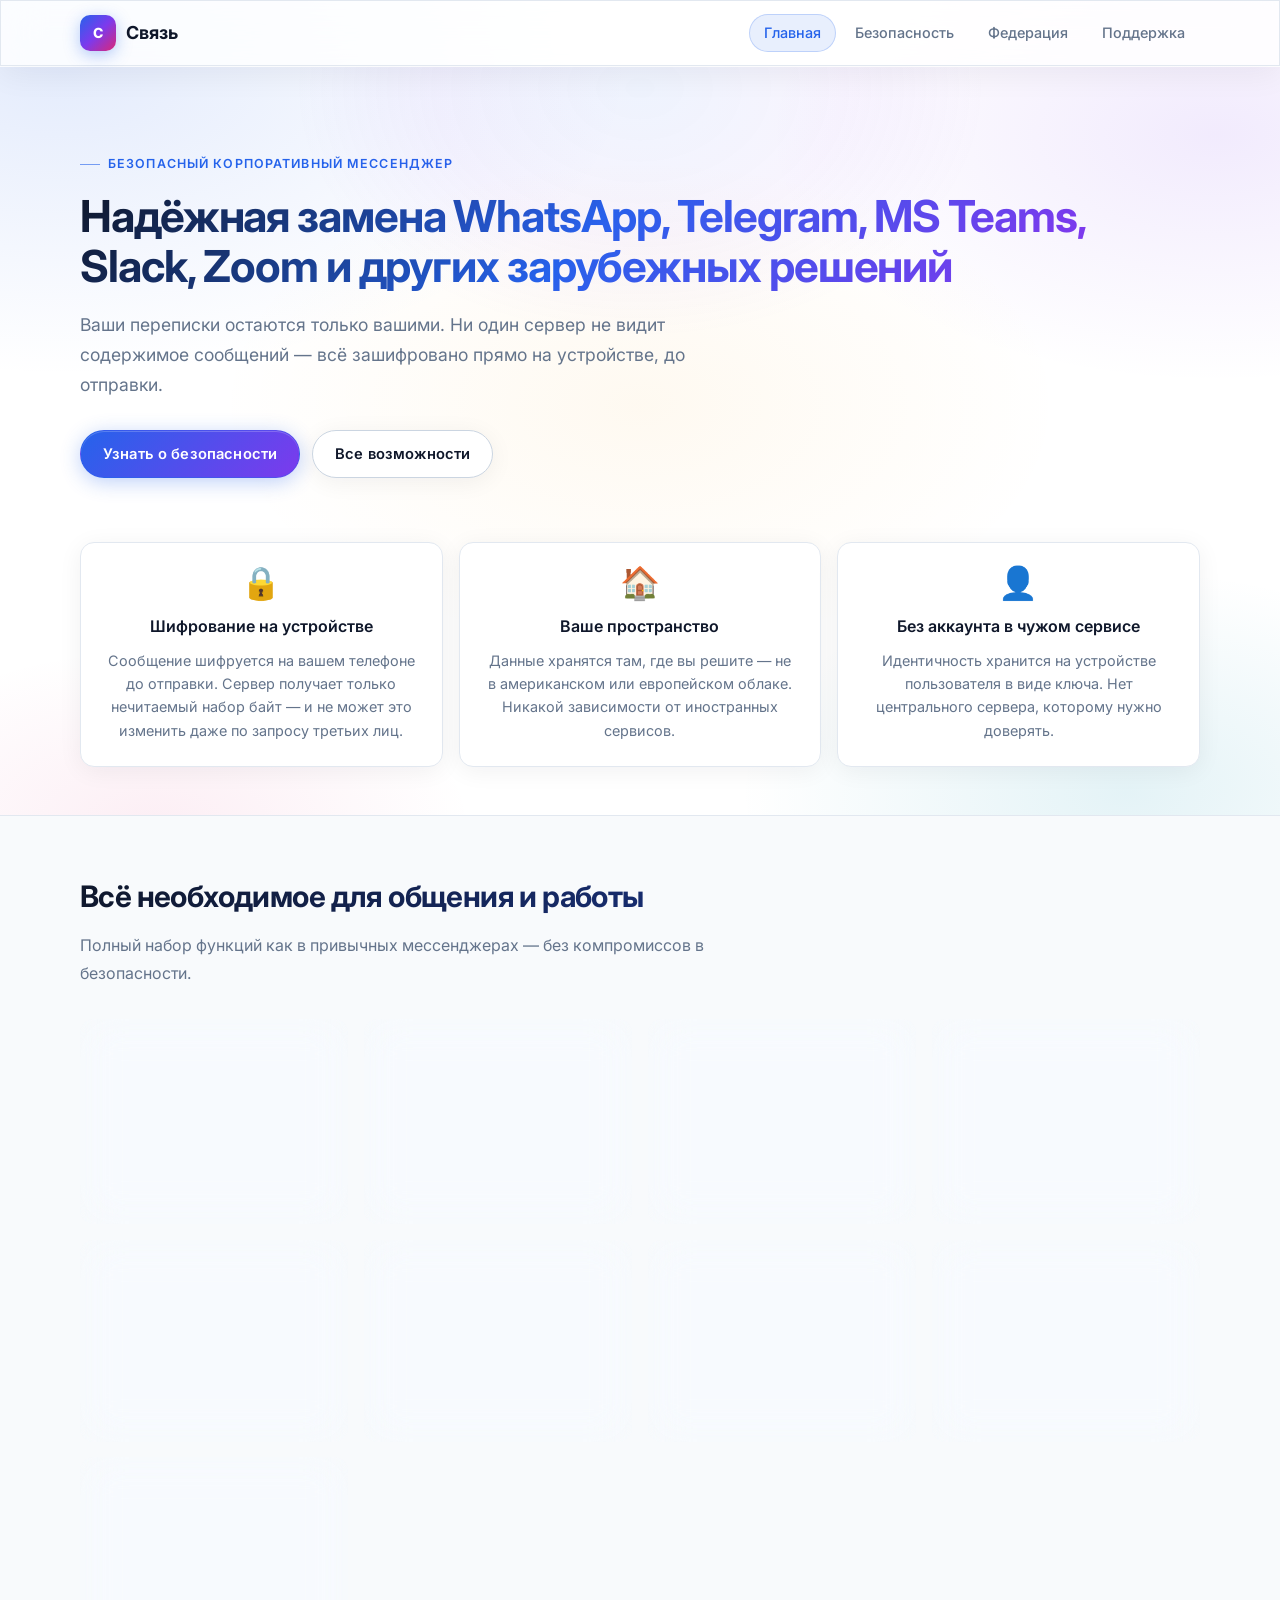
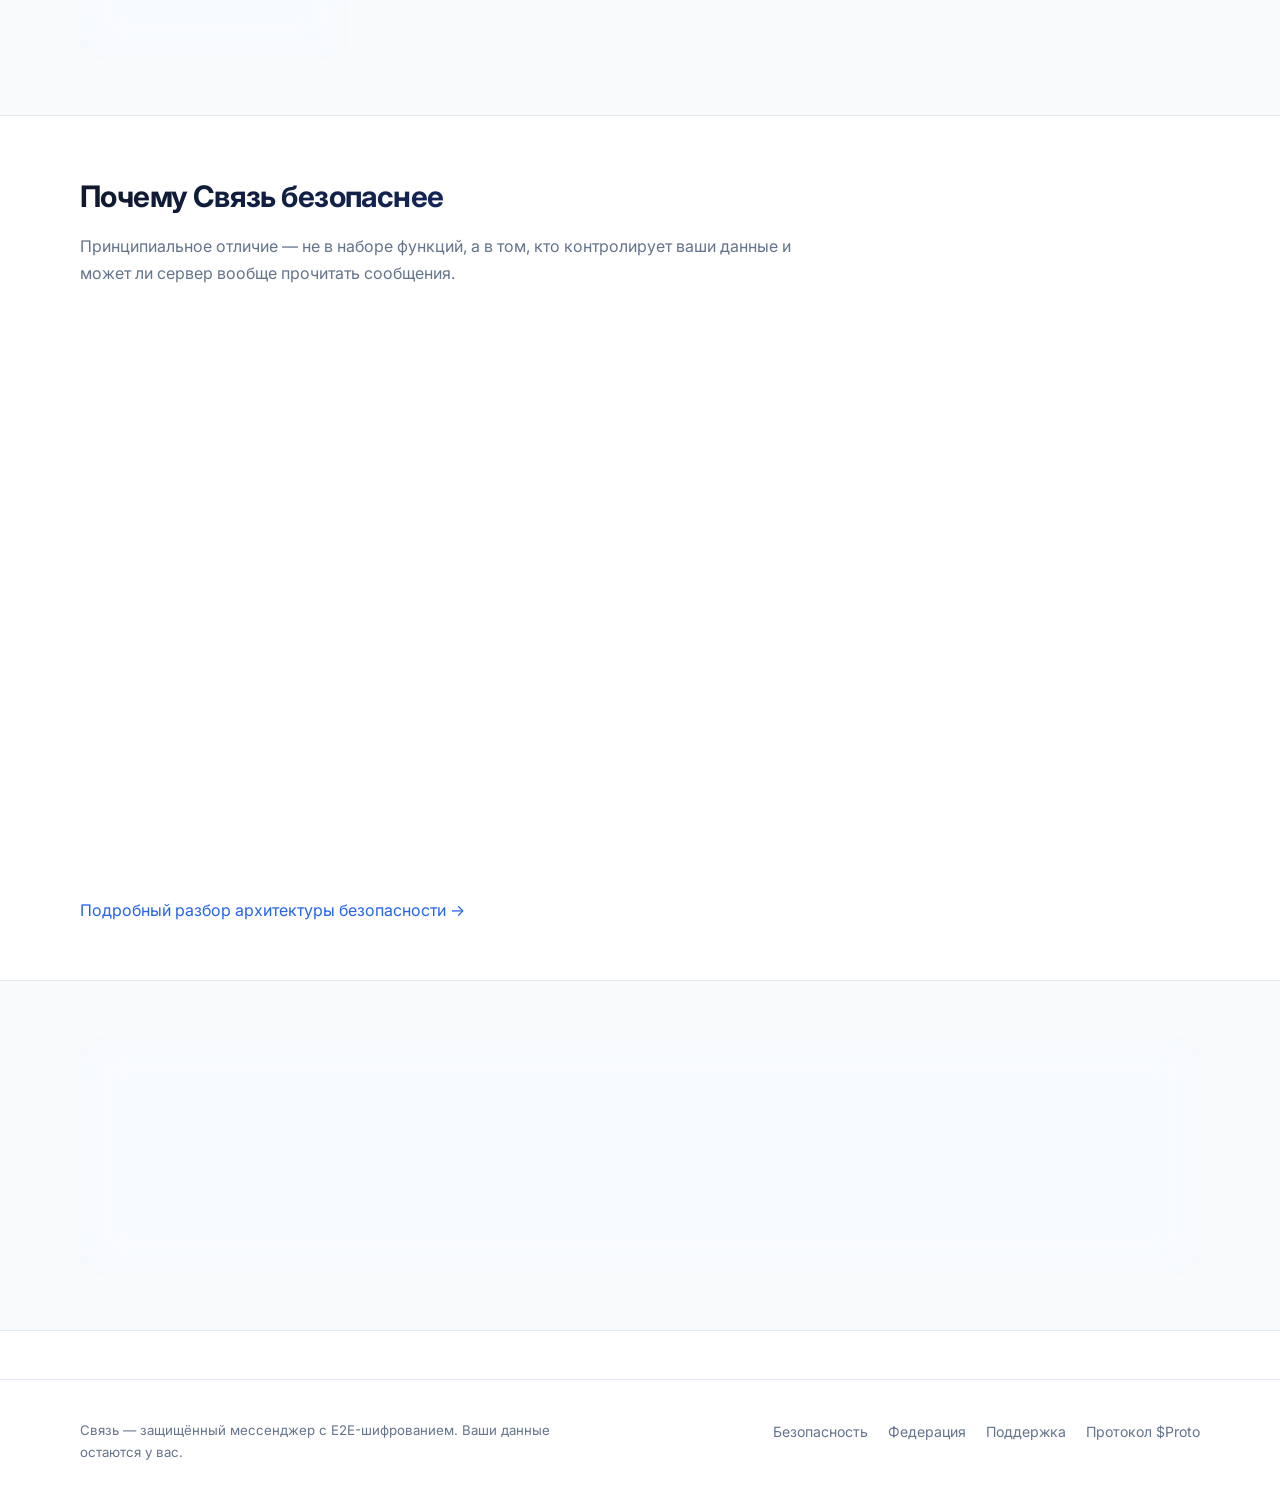
==== site/index.html @ 1b4e2ef4 "Initial commit: project setup with static site and documentation Made-with: Cursor" ====
<!DOCTYPE html>
<html lang="ru">
<head>
  <meta charset="utf-8" />
  <meta name="viewport" content="width=device-width, initial-scale=1" />
  <title>Связь — надёжная замена WhatsApp, Telegram и Slack</title>
  <meta name="description" content="Связь — защищённый мессенджер с E2E-шифрованием. Ваши данные не покидают ваши серверы. Замена WhatsApp, Telegram, MS Teams, Slack, Zoom." />
  <link rel="preconnect" href="https://fonts.googleapis.com" />
  <link rel="preconnect" href="https://fonts.gstatic.com" crossorigin />
  <link href="https://fonts.googleapis.com/css2?family=Inter:wght@400;500;600;700&display=swap" rel="stylesheet" />
  <link rel="stylesheet" href="css/styles.css" />
  <script src="js/site.js" defer></script>
</head>
<body>
  <header class="site-header">
    <div class="container inner">
      <a class="logo" href="index.html">
        <span class="logo-mark">С</span>
        Связь
      </a>
      <nav class="nav" aria-label="Основное меню">
        <a href="index.html" aria-current="page">Главная</a>
        <a href="security.html">Безопасность</a>
        <a href="federation.html">Федерация</a>
        <a href="support.html">Поддержка</a>
      </nav>
    </div>
  </header>

  <main>
    <section class="hero">
      <div class="container">
        <p class="hero-kicker">Безопасный корпоративный мессенджер</p>
        <h1>Надёжная замена WhatsApp, Telegram, MS&nbsp;Teams, Slack, Zoom и других зарубежных решений</h1>
        <p class="hero-lead">
          Ваши переписки остаются только вашими. Ни один сервер не видит содержимое сообщений — всё зашифровано прямо на устройстве, до отправки.
        </p>
        <div class="hero-actions">
          <a class="btn btn-primary" href="security.html">Узнать о безопасности</a>
          <a class="btn btn-ghost" href="#features">Все возможности</a>
        </div>
      </div>
    </section>

    <section class="pillars section-no-reveal">
      <div class="container">
        <div class="grid-3">
          <article class="card card--pillar" data-ai="scale-in" data-ai-delay="0">
            <div class="pillar-icon">🔒</div>
            <h3>Шифрование на устройстве</h3>
            <p>Сообщение шифруется на вашем телефоне до отправки. Сервер получает только нечитаемый набор байт — и не может это изменить даже по запросу третьих лиц.</p>
          </article>
          <article class="card card--pillar" data-ai="scale-in" data-ai-delay="0.12">
            <div class="pillar-icon">🏠</div>
            <h3>Ваше пространство</h3>
            <p>Данные хранятся там, где вы решите — не в американском или европейском облаке. Никакой зависимости от иностранных сервисов.</p>
          </article>
          <article class="card card--pillar" data-ai="scale-in" data-ai-delay="0.24">
            <div class="pillar-icon">👤</div>
            <h3>Без аккаунта в чужом сервисе</h3>
            <p>Идентичность хранится на устройстве пользователя в виде ключа. Нет центрального сервера, которому нужно доверять.</p>
          </article>
        </div>
      </div>
    </section>

    <section id="features" class="alt section-no-reveal">
      <div class="container">
        <h2 data-ai="fade-up" data-ai-delay="0">Всё необходимое для общения и работы</h2>
        <p class="section-lead" data-ai="fade-up" data-ai-delay="0.06">Полный набор функций как в привычных мессенджерах — без компромиссов в безопасности.</p>
        <div class="grid-3">
          <article class="card" data-ai="fade-up" data-ai-delay="0.04">
            <h3>💬 Чаты и группы</h3>
            <p>Личные и групповые чаты, реакции, ответы на сообщения, пересылка, удаление. Всё как в привычных мессенджерах.</p>
          </article>
          <article class="card" data-ai="fade-up" data-ai-delay="0.1">
            <h3>📞 Голосовые звонки</h3>
            <p>Звонки напрямую между устройствами — аудио не проходит через чужой сервер.</p>
          </article>
          <article class="card" data-ai="fade-up" data-ai-delay="0.16">
            <h3>📎 Файлы до 1 ГБ</h3>
            <p>Документы, фотографии, видео и голосовые сообщения — с прогрессом загрузки.</p>
          </article>
          <article class="card" data-ai="fade-up" data-ai-delay="0.22">
            <h3>🔐 Блокировка и биометрия</h3>
            <p>Приложение защищено паролем и Face ID / Touch ID. История чатов зашифрована прямо на диске телефона.</p>
          </article>
          <article class="card" data-ai="fade-up" data-ai-delay="0.28">
            <h3>🔔 Push-уведомления</h3>
            <p>Мгновенные уведомления о сообщениях и входящих звонках — работают в фоне на iOS и Android.</p>
          </article>
          <article class="card" data-ai="fade-up" data-ai-delay="0.34">
            <h3>🔍 Поиск контактов</h3>
            <p>Найти коллегу по номеру телефона — без передачи номеров на сервер в открытом виде.</p>
          </article>
          <article class="card" data-ai="fade-up" data-ai-delay="0.4">
            <h3>🌐 Своя сеть или общая</h3>
            <p>Работайте в публичной сети или поднимите собственное пространство за 5 минут — с подключением к общей федерации. <a href="federation.html">Подробнее →</a></p>
          </article>
          <article class="card" data-ai="fade-up" data-ai-delay="0.46">
            <h3>📵 Нет зависимости от Meta и Telegram</h3>
            <p>Российская разработка без зарубежных владельцев и иностранных юрисдикций.</p>
          </article>
          <article class="card" data-ai="fade-up" data-ai-delay="0.52">
            <h3>📋 Открытый протокол</h3>
            <p>Протокол $Proto задокументирован: безопасность можно проверить независимо, не доверяя нам на слово.</p>
          </article>
        </div>
      </div>
    </section>

    <section class="section-no-reveal">
      <div class="container">
        <h2 data-ai="fade-up" data-ai-delay="0">Почему Связь безопаснее</h2>
        <p class="section-lead" data-ai="fade-up" data-ai-delay="0.07">Принципиальное отличие — не в наборе функций, а в том, кто контролирует ваши данные и может ли сервер вообще прочитать сообщения.</p>
        <div class="table-wrap" data-ai="blur-in" data-ai-delay="0.12">
          <table class="compare">
            <thead>
              <tr>
                <th></th>
                <th class="col-proto">Связь</th>
                <th>WhatsApp</th>
                <th>Signal</th>
                <th>Telegram</th>
              </tr>
            </thead>
            <tbody>
              <tr>
                <td>E2E шифрование</td>
                <td class="col-proto">Всегда, для всех чатов</td>
                <td>Да</td>
                <td>Да</td>
                <td>Только «Секретные чаты»; обычные — сервер видит текст</td>
              </tr>
              <tr>
                <td>Сервер видит ваши сообщения</td>
                <td class="col-proto">Нет — технически невозможно</td>
                <td>Нет, но Meta собирает метаданные (кому, когда, как часто)</td>
                <td>Нет</td>
                <td>Видит обычные чаты в открытом виде</td>
              </tr>
              <tr>
                <td>Кому принадлежат серверы</td>
                <td class="col-proto">Вам — данные остаются в вашем периметре</td>
                <td>Meta / Facebook (США)</td>
                <td>Signal Foundation (США)</td>
                <td>Telegram (ОАЭ / международная юрисдикция)</td>
              </tr>
              <tr>
                <td>Требуется аккаунт</td>
                <td class="col-proto">Нет — идентичность на устройстве</td>
                <td>Номер телефона</td>
                <td>Номер телефона</td>
                <td>Номер телефона</td>
              </tr>
              <tr>
                <td>Прямые звонки</td>
                <td class="col-proto">Да — аудио напрямую между устройствами</td>
                <td>Через серверы Meta</td>
                <td>Через серверы Signal</td>
                <td>Через серверы Telegram</td>
              </tr>
              <tr>
                <td>Данные остаются у вас</td>
                <td class="col-proto">Да</td>
                <td>Нет</td>
                <td>Нет</td>
                <td>Нет</td>
              </tr>
              <tr>
                <td>Зависимость от иностранного ПО</td>
                <td class="col-proto">Нет</td>
                <td>Полная</td>
                <td>Полная</td>
                <td>Полная</td>
              </tr>
            </tbody>
          </table>
        </div>
        <p style="margin-top: 16px;" data-ai="fade-up" data-ai-delay="0.2">
          <a href="security.html">Подробный разбор архитектуры безопасности →</a>
        </p>
      </div>
    </section>

    <section class="alt section-no-reveal">
      <div class="container cta-strip" data-ai="scale-in" data-ai-delay="0.06">
        <h2>Есть вопросы?</h2>
        <p>Наш ассистент ответит на любой вопрос о продукте, безопасности и внедрении.</p>
        <a class="btn btn-primary" href="support.html">Поддержка</a>
      </div>
    </section>
  </main>

  <footer class="site-footer">
    <div class="container inner">
      <p class="footer-copy">
        Связь — защищённый мессенджер с E2E-шифрованием. Ваши данные остаются у вас.
      </p>
      <div class="footer-links">
        <a href="security.html">Безопасность</a>
        <a href="federation.html">Федерация</a>
        <a href="support.html">Поддержка</a>
        <a href="../PROTOCOL_ru.md">Протокол $Proto</a>
      </div>
    </div>
  </footer>
</body>
</html>
---- site/css/styles.css ----
/* ============================================================
   Связь — светлая тема, яркие акценты
   ============================================================ */

@import url('https://fonts.googleapis.com/css2?family=Inter:wght@400;500;600;700&display=swap');

/* ── Tokens ─────────────────────────────────────────────────── */
:root {
  --bg:             #ffffff;
  --bg-soft:        #f8fafc;
  --bg-alt:         #f1f5f9;

  --glass-bg:       #ffffff;
  --glass-bg-2:     #f8fafc;
  --glass-border:   #e2e8f0;
  --glass-border-2: #cbd5e1;
  --glass-shine:    rgba(255, 255, 255, 0.9);
  --glass-blur:     blur(20px) saturate(180%);

  --text:           #0f172a;
  --text-muted:     #64748b;
  --text-dim:       rgba(15, 23, 42, 0.35);

  --accent:         #2563eb;
  --accent-2:       #7c3aed;
  --accent-cyan:    #0891b2;
  --accent-pink:    #db2777;
  --accent-hover:   #1d4ed8;
  --accent-glow:    rgba(37, 99, 235, 0.25);
  --accent-dim:     rgba(37, 99, 235, 0.1);

  --radius:         14px;
  --radius-sm:      10px;
  --font:           "Inter", system-ui, -apple-system, "Segoe UI", sans-serif;
  --max:            1120px;

  --shadow-card:    0 4px 24px rgba(15, 23, 42, 0.06);
  --shadow-hover:   0 12px 40px rgba(15, 23, 42, 0.12);
  --shadow-glass:     0 8px 32px rgba(15, 23, 42, 0.08);
}

/* ── Reset ───────────────────────────────────────────────────── */
*, *::before, *::after { box-sizing: border-box; margin: 0; padding: 0; }
html { scroll-behavior: smooth; }

/* ── Base ────────────────────────────────────────────────────── */
body {
  font-family: var(--font);
  font-size: 16px;
  line-height: 1.65;
  color: var(--text);
  background: var(--bg);
  min-height: 100vh;
  -webkit-font-smoothing: antialiased;
  color-scheme: light;
}

/* Яркие пятна на белом */
body::before {
  content: "";
  position: fixed;
  inset: 0;
  z-index: -2;
  background:
    radial-gradient(ellipse 85% 65% at 5% 8%,   rgba(37, 99, 235, 0.12) 0%, transparent 52%),
    radial-gradient(ellipse 70% 55% at 95% 15%,  rgba(124, 58, 237, 0.1) 0%, transparent 50%),
    radial-gradient(ellipse 55% 45% at 88% 88%,  rgba(8, 145, 178, 0.11) 0%, transparent 55%),
    radial-gradient(ellipse 50% 40% at 12% 92%,  rgba(219, 39, 119, 0.08) 0%, transparent 50%),
    radial-gradient(ellipse 60% 50% at 50% 45%,  rgba(245, 158, 11, 0.06) 0%, transparent 55%),
    var(--bg);
  pointer-events: none;
  animation: meshPulse 20s ease-in-out infinite alternate;
}

@keyframes meshPulse {
  0%   { opacity: 1; }
  50%  { opacity: 0.92; }
  100% { opacity: 1; }
}

/* ── Utilities ───────────────────────────────────────────────── */
a { color: var(--accent); text-decoration: none; transition: color 0.15s; }
a:hover { color: var(--accent-hover); }

.container {
  width: min(100% - 40px, var(--max));
  margin-inline: auto;
}

.visually-hidden {
  position: absolute; width: 1px; height: 1px; padding: 0;
  margin: -1px; overflow: hidden; clip: rect(0,0,0,0); white-space: nowrap; border: 0;
}

/* ── Glass mixin ─────────────────────────────────────────────── */
.glass,
.card,
.site-header,
.chat-wrap,
.chat-header,
.chat-form,
.support-contact-card,
.support-toc,
.network-card,
.fed-node,
.setup-steps,
.setup-step,
.fed-analogy-col,
.table-wrap,
.faq-section--cta,
.pre-block,
.cta-strip {
  background: var(--glass-bg);
  backdrop-filter: var(--glass-blur);
  -webkit-backdrop-filter: var(--glass-blur);
  border: 1px solid var(--glass-border);
  box-shadow: var(--shadow-card);
}

/* ── Header ──────────────────────────────────────────────────── */
.site-header {
  position: sticky;
  top: 0;
  z-index: 50;
  background: rgba(255, 255, 255, 0.82) !important;
  border-bottom: 1px solid var(--glass-border) !important;
  border-radius: 0;
  box-shadow: 0 1px 0 rgba(255,255,255,0.8), 0 8px 32px rgba(15, 23, 42, 0.06) !important;
  transition: box-shadow 0.45s cubic-bezier(0.16, 1, 0.3, 1), border-color 0.35s ease, background 0.35s ease;
}

.site-header.is-scrolled {
  background: rgba(255, 255, 255, 0.94) !important;
  border-bottom-color: rgba(37, 99, 235, 0.08) !important;
  box-shadow: 0 1px 0 rgba(255,255,255,0.95), 0 12px 40px rgba(15, 23, 42, 0.08) !important;
}

.site-header .inner {
  display: flex;
  align-items: center;
  justify-content: space-between;
  min-height: 64px;
  gap: 24px;
}

.logo {
  display: flex;
  align-items: center;
  gap: 10px;
  font-weight: 700;
  font-size: 1.12rem;
  color: var(--text);
  transition: transform 0.35s cubic-bezier(0.16, 1, 0.3, 1);
}
.logo:hover { color: var(--text); transform: translateY(-1px); }

.logo-mark {
  width: 36px;
  height: 36px;
  border-radius: 10px;
  background: linear-gradient(135deg, #2563eb, #7c3aed, #db2777);
  box-shadow: 0 4px 16px rgba(37, 99, 235, 0.35);
  display: grid;
  place-items: center;
  font-size: 14px;
  font-weight: 800;
  color: #fff;
  transition: transform 0.4s cubic-bezier(0.16, 1, 0.3, 1), box-shadow 0.4s ease;
}
.logo:hover .logo-mark {
  transform: scale(1.04) rotate(-2deg);
  box-shadow: 0 6px 22px rgba(37, 99, 235, 0.45);
}

.nav {
  display: flex;
  flex-wrap: wrap;
  align-items: center;
  gap: 4px;
}

.nav a {
  color: var(--text-muted);
  font-size: 0.9rem;
  font-weight: 500;
  padding: 6px 14px;
  border-radius: 999px;
  border: 1px solid transparent;
  transition:
    color 0.25s ease,
    background 0.25s ease,
    border-color 0.25s ease,
    transform 0.3s cubic-bezier(0.16, 1, 0.3, 1);
}
.nav a:hover {
  color: var(--text);
  background: var(--glass-bg);
  border-color: var(--glass-border);
  transform: translateY(-1px);
}
.nav a[aria-current="page"] {
  color: var(--accent);
  background: var(--accent-dim);
  border-color: rgba(37, 99, 235, 0.22);
}

/* ── Buttons ─────────────────────────────────────────────────── */
.btn {
  display: inline-flex;
  align-items: center;
  justify-content: center;
  padding: 11px 22px;
  border-radius: 999px;
  font-weight: 600;
  font-size: 0.92rem;
  border: 1px solid transparent;
  cursor: pointer;
  transition: transform 0.35s cubic-bezier(0.16, 1, 0.3, 1), box-shadow 0.35s ease, background 0.25s ease, border-color 0.25s ease, color 0.2s ease;
  letter-spacing: 0.01em;
}

.btn-primary {
  background: linear-gradient(135deg, #2563eb, #7c3aed);
  color: #fff;
  border-color: rgba(37, 99, 235, 0.35);
  box-shadow: 0 4px 20px rgba(37, 99, 235, 0.3), inset 0 1px 0 rgba(255,255,255,0.2);
}
.btn-primary:hover {
  background: linear-gradient(135deg, #1d4ed8, #6d28d9);
  color: #fff;
  box-shadow: 0 8px 28px rgba(37, 99, 235, 0.4), inset 0 1px 0 rgba(255,255,255,0.2);
  transform: translateY(-1px);
}

.btn-ghost {
  background: #fff;
  backdrop-filter: var(--glass-blur);
  color: var(--text);
  border-color: var(--glass-border-2);
  box-shadow: var(--shadow-card);
}
.btn-ghost:hover {
  background: var(--bg-soft);
  color: var(--accent);
  border-color: rgba(37, 99, 235, 0.35);
  transform: translateY(-1px);
}

/* ── Hero ────────────────────────────────────────────────────── */
.hero {
  padding: 80px 0 64px;
  position: relative;
  overflow: hidden;
}

.hero::after {
  content: "";
  position: absolute;
  top: -50%;
  left: 50%;
  transform: translateX(-50%);
  width: 720px;
  height: 520px;
  background: radial-gradient(ellipse at 50% 50%, rgba(37, 99, 235, 0.08) 0%, rgba(124, 58, 237, 0.05) 40%, transparent 68%);
  pointer-events: none;
}

.hero h1 {
  font-size: clamp(1.9rem, 4vw, 2.75rem);
  font-weight: 700;
  line-height: 1.15;
  margin: 0 0 18px;
  letter-spacing: -0.025em;
  background: linear-gradient(135deg, #0f172a 0%, #2563eb 45%, #7c3aed 85%);
  -webkit-background-clip: text;
  -webkit-text-fill-color: transparent;
  background-clip: text;
}

.hero-kicker {
  font-size: 0.78rem;
  font-weight: 600;
  text-transform: uppercase;
  letter-spacing: 0.09em;
  color: var(--accent);
  margin: 0 0 16px;
  display: inline-flex;
  align-items: center;
  gap: 8px;
}
.hero-kicker::before {
  content: "";
  display: inline-block;
  width: 20px;
  height: 1px;
  background: var(--accent);
  opacity: 0.6;
}

.hero-lead {
  font-size: 1.1rem;
  color: var(--text-muted);
  max-width: 620px;
  margin: 0 0 30px;
  line-height: 1.7;
}

.hero-tags {
  display: flex;
  flex-wrap: wrap;
  gap: 8px;
  margin-bottom: 28px;
}

.tag {
  font-size: 0.78rem;
  padding: 5px 12px;
  border-radius: 999px;
  background: var(--bg-soft);
  border: 1px solid var(--glass-border);
  color: var(--text-muted);
}

.hero-actions {
  display: flex;
  flex-wrap: wrap;
  gap: 12px;
}

/* ── Sections ────────────────────────────────────────────────── */
section { padding: 56px 0; }

section.alt {
  background: var(--bg-soft);
  border-block: 1px solid var(--glass-border);
}

section.pillars { padding: 0 0 48px; }

h2 {
  font-size: clamp(1.45rem, 2.4vw, 1.85rem);
  font-weight: 700;
  letter-spacing: -0.02em;
  margin: 0 0 12px;
  color: var(--text);
  background: linear-gradient(135deg, #0f172a 0%, #1e40af 100%);
  -webkit-background-clip: text;
  -webkit-text-fill-color: transparent;
  background-clip: text;
}

.section-lead {
  color: var(--text-muted);
  max-width: 720px;
  margin: 0 0 32px;
  line-height: 1.7;
}

/* ── Cards ───────────────────────────────────────────────────── */
.grid-3 {
  display: grid;
  grid-template-columns: repeat(auto-fit, minmax(260px, 1fr));
  gap: 16px;
}

.card {
  border-radius: var(--radius);
  padding: 24px;
  transition:
    transform 0.45s cubic-bezier(0.16, 1, 0.3, 1),
    box-shadow 0.45s cubic-bezier(0.16, 1, 0.3, 1),
    border-color 0.3s ease;
}
.card:hover {
  transform: translateY(-4px);
  box-shadow: var(--shadow-hover);
  border-color: rgba(37, 99, 235, 0.12);
}
.card h3 {
  margin: 0 0 10px;
  font-size: 1rem;
  font-weight: 600;
  color: var(--text);
}
.card p {
  margin: 0;
  color: var(--text-muted);
  font-size: 0.9rem;
  line-height: 1.6;
}

.card--pillar { text-align: center; }
.pillar-icon { font-size: 2rem; margin-bottom: 14px; line-height: 1; }

/* ── Table ───────────────────────────────────────────────────── */
.table-wrap {
  overflow-x: auto;
  border-radius: var(--radius);
  margin-top: 24px;
}

table.compare {
  width: 100%;
  border-collapse: collapse;
  font-size: 0.86rem;
}

.compare th,
.compare td {
  padding: 12px 16px;
  text-align: left;
  border-bottom: 1px solid var(--glass-border);
  vertical-align: top;
  min-width: 120px;
}

.compare th {
  color: var(--text-muted);
  font-weight: 600;
  font-size: 0.78rem;
  text-transform: uppercase;
  letter-spacing: 0.04em;
  white-space: nowrap;
  background: var(--bg-alt);
}

.compare tr:last-child td { border-bottom: none; }

.compare td:first-child {
  color: var(--text);
  font-weight: 500;
}

.compare .col-proto {
  color: var(--accent);
}
.compare tr:hover td { background: rgba(37, 99, 235, 0.04); }

/* ── Feature list ────────────────────────────────────────────── */
.feature-list {
  list-style: none;
  padding: 0;
  margin: 0;
}
.feature-list li {
  position: relative;
  padding-left: 20px;
  margin-bottom: 10px;
  color: var(--text-muted);
  font-size: 0.9rem;
  line-height: 1.6;
}
.feature-list li::before {
  content: "";
  position: absolute;
  left: 0;
  top: 0.55em;
  width: 6px;
  height: 6px;
  border-radius: 50%;
  background: var(--accent);
  box-shadow: 0 0 6px var(--accent-glow);
}

/* ── Pre block ───────────────────────────────────────────────── */
.pre-block {
  border-radius: var(--radius);
  padding: 20px 24px;
  overflow-x: auto;
  font-family: ui-monospace, "SF Mono", Menlo, monospace;
  font-size: 0.76rem;
  line-height: 1.55;
  color: #334155;
  background: var(--bg-alt) !important;
  white-space: pre;
  margin: 0;
}

/* ── Forms ───────────────────────────────────────────────────── */
.form { max-width: 480px; }
.form label {
  display: block;
  font-size: 0.82rem;
  font-weight: 500;
  color: var(--text-muted);
  margin-bottom: 6px;
  text-transform: uppercase;
  letter-spacing: 0.04em;
}
.form input,
.form textarea,
.form select {
  width: 100%;
  padding: 12px 16px;
  border-radius: var(--radius-sm);
  border: 1px solid var(--glass-border);
  background: var(--glass-bg);
  backdrop-filter: var(--glass-blur);
  color: var(--text);
  font: inherit;
  font-size: 0.92rem;
  margin-bottom: 14px;
  transition: border-color 0.15s, box-shadow 0.15s;
}
.form input:focus,
.form textarea:focus,
.form select:focus {
  outline: none;
  border-color: rgba(37, 99, 235, 0.45);
  box-shadow: 0 0 0 3px var(--accent-dim);
}
.form textarea { min-height: 120px; resize: vertical; }
.form-note { font-size: 0.78rem; color: var(--text-muted); margin-top: 12px; }
.form--support { max-width: 100%; }

/* ── CTA strip ───────────────────────────────────────────────── */
.cta-strip {
  border-radius: var(--radius);
  padding: 40px;
  text-align: center;
  background: linear-gradient(135deg, rgba(37, 99, 235, 0.08), rgba(124, 58, 237, 0.07), rgba(8, 145, 178, 0.06)) !important;
  border-color: rgba(37, 99, 235, 0.18) !important;
  box-shadow: var(--shadow-card), 0 0 48px rgba(37, 99, 235, 0.1) !important;
}
.cta-strip h2 { margin-bottom: 10px; }
.cta-strip p { color: var(--text-muted); margin: 0 0 22px; }

/* ── Footer ──────────────────────────────────────────────────── */
.site-footer {
  padding: 40px 0;
  border-top: 1px solid var(--glass-border);
  margin-top: 48px;
}
.site-footer .inner {
  display: flex;
  flex-wrap: wrap;
  gap: 20px;
  justify-content: space-between;
  align-items: flex-start;
}
.footer-copy { font-size: 0.83rem; color: var(--text-muted); max-width: 480px; }
.footer-links { display: flex; flex-wrap: wrap; gap: 12px 20px; }
.footer-links a { color: var(--text-muted); font-size: 0.88rem; }
.footer-links a:hover { color: var(--text); }

/* ── Layout helpers ──────────────────────────────────────────── */
.split {
  display: grid;
  grid-template-columns: 1fr 1fr;
  gap: 32px;
  align-items: start;
}
@media (max-width: 768px) {
  .split { grid-template-columns: 1fr; }
  .nav { justify-content: flex-end; }
}

/* ── Security / flow ─────────────────────────────────────────── */
.security-flow {
  display: flex;
  flex-wrap: wrap;
  align-items: flex-start;
  gap: 12px;
  margin-top: 24px;
}
.flow-step {
  flex: 1;
  min-width: 200px;
  display: flex;
  flex-direction: column;
  gap: 10px;
}
.flow-num {
  width: 36px;
  height: 36px;
  border-radius: 50%;
  background: var(--accent-dim);
  border: 1px solid rgba(37,99,235,0.3);
  box-shadow: 0 0 16px var(--accent-glow);
  color: var(--accent);
  font-weight: 700;
  font-size: 0.88rem;
  display: grid;
  place-items: center;
  flex-shrink: 0;
}
.flow-text strong { display: block; font-size: 0.92rem; margin-bottom: 6px; }
.flow-text p { margin: 0; font-size: 0.86rem; color: var(--text-muted); line-height: 1.6; }
.flow-arrow { font-size: 1.2rem; color: var(--text-dim); align-self: center; padding-top: 4px; }
@media (max-width: 640px) {
  .flow-arrow { display: none; }
  .security-flow { flex-direction: column; }
}

/* ── Principles ──────────────────────────────────────────────── */
.principles { display: flex; flex-direction: column; gap: 0; }

.principle-item {
  display: flex;
  gap: 24px;
  align-items: flex-start;
  padding: 28px 0;
  border-bottom: 1px solid var(--glass-border);
  transition: background 0.15s;
}
.principle-item:last-child { border-bottom: none; }
.principle-num {
  font-size: 1.6rem;
  font-weight: 700;
  color: rgba(37, 99, 235, 0.18);
  line-height: 1;
  flex-shrink: 0;
  width: 48px;
  padding-top: 4px;
}
.principle-item h3 { margin: 0 0 8px; font-size: 1rem; color: var(--text); }
.principle-item p { margin: 0; color: var(--text-muted); font-size: 0.9rem; line-height: 1.65; }

/* ── Network block ───────────────────────────────────────────── */
.network-options {
  display: grid;
  grid-template-columns: 1fr auto 1fr;
  gap: 0;
  align-items: center;
  margin: 28px 0;
}
@media (max-width: 700px) {
  .network-options { grid-template-columns: 1fr; }
  .network-divider { text-align: center; padding: 8px 0; }
}
.network-card {
  border-radius: var(--radius);
  padding: 24px;
}
.network-card--highlight {
  border-color: rgba(37,99,235,0.3) !important;
  background: linear-gradient(135deg, rgba(37,99,235,0.07), var(--glass-bg)) !important;
  box-shadow: var(--shadow-card), 0 0 32px rgba(37,99,235,0.06) !important;
}
.network-icon { font-size: 1.75rem; margin-bottom: 10px; line-height: 1; }
.network-card h3 { margin: 0 0 4px; font-size: 1.02rem; }
.network-sub { font-size: 0.8rem; color: var(--text-muted); }
.network-divider {
  padding: 0 20px;
  display: flex;
  align-items: center;
  justify-content: center;
}
.network-divider span { font-size: 0.82rem; color: var(--text-muted); text-transform: uppercase; letter-spacing: 0.05em; }
.network-schema {
  display: flex;
  flex-wrap: wrap;
  align-items: center;
  justify-content: center;
  gap: 0;
  margin: 12px 0 20px;
  padding: 20px;
  border-radius: var(--radius);
}
.ns-node {
  text-align: center;
  font-size: 0.83rem;
  font-weight: 600;
  padding: 10px 18px;
  border-radius: var(--radius-sm);
  border: 1px solid var(--glass-border);
  background: var(--glass-bg);
  line-height: 1.4;
}
.ns-node span { display: block; font-size: 0.73rem; font-weight: 400; color: var(--text-muted); margin-top: 2px; }
.ns-node--your { border-color: rgba(37,99,235,0.4); color: var(--accent); box-shadow: 0 0 16px var(--accent-glow); }
.ns-node--fed  { border-color: rgba(5, 150, 105, 0.4); color: #059669; box-shadow: 0 4px 14px rgba(5, 150, 105, 0.15); }
.ns-node--other { color: var(--text-muted); }
.ns-arrow { font-size: 1rem; color: var(--text-dim); padding: 0 10px; }
.network-note {
  font-size: 0.86rem;
  color: var(--text-muted);
  margin: 0;
  padding: 14px 18px;
  background: var(--glass-bg);
  border: 1px solid var(--glass-border);
  border-left: 3px solid rgba(37,99,235,0.4);
  border-radius: 0 var(--radius-sm) var(--radius-sm) 0;
  backdrop-filter: var(--glass-blur);
}

/* ── AI Chat ─────────────────────────────────────────────────── */
.chat-page { display: flex; flex-direction: column; min-height: 100vh; }

.chat-main {
  flex: 1;
  display: flex;
  align-items: stretch;
  justify-content: center;
  padding: 32px 20px;
}

.chat-wrap {
  width: min(100%, 720px);
  display: flex;
  flex-direction: column;
  border-radius: var(--radius);
  overflow: hidden;
  height: calc(100vh - 64px - 32px - 32px - 120px);
  min-height: 480px;
}

.chat-header {
  display: flex;
  align-items: center;
  gap: 12px;
  padding: 16px 20px;
  border-bottom: 1px solid var(--glass-border);
  border-radius: 0;
  flex-shrink: 0;
}

.chat-agent-avatar {
  width: 40px;
  height: 40px;
  border-radius: 50%;
  background: linear-gradient(135deg, #2563eb, #db2777);
  box-shadow: 0 4px 14px rgba(37, 99, 235, 0.35);
  display: grid;
  place-items: center;
  font-weight: 800;
  font-size: 1rem;
  color: #fff;
  flex-shrink: 0;
}
.chat-agent-name { font-weight: 600; font-size: 0.95rem; }
.chat-agent-status { font-size: 0.78rem; color: var(--text-muted); display: flex; align-items: center; gap: 5px; }

.chat-online-dot {
  display: inline-block;
  width: 7px; height: 7px;
  border-radius: 50%;
  background: #10b981;
  box-shadow: 0 0 8px rgba(16, 185, 129, 0.55);
  flex-shrink: 0;
}

.chat-messages {
  flex: 1;
  overflow-y: auto;
  padding: 20px;
  display: flex;
  flex-direction: column;
  gap: 12px;
  scroll-behavior: smooth;
  background: var(--bg-soft);
}

.chat-msg {
  display: flex;
  flex-direction: column;
  gap: 4px;
  max-width: 78%;
}
.chat-msg--bot  { align-items: flex-start; align-self: flex-start; }
.chat-msg--user { align-items: flex-end;   align-self: flex-end; }

.chat-bubble {
  padding: 12px 16px;
  border-radius: 16px;
  font-size: 0.9rem;
  line-height: 1.65;
}
.chat-msg--bot .chat-bubble {
  background: var(--glass-bg-2);
  backdrop-filter: var(--glass-blur);
  border: 1px solid var(--glass-border);
  border-bottom-left-radius: 4px;
}
.chat-msg--user .chat-bubble {
  background: linear-gradient(135deg, #2563eb, #7c3aed);
  color: #fff;
  border-bottom-right-radius: 4px;
  box-shadow: 0 4px 16px rgba(37, 99, 235, 0.35);
}
.chat-time { font-size: 0.72rem; color: var(--text-dim); padding: 0 4px; }

.chat-msg--typing .chat-bubble {
  display: flex;
  gap: 5px;
  align-items: center;
  padding: 14px 18px;
}
.dot {
  width: 7px; height: 7px;
  border-radius: 50%;
  background: var(--text-muted);
  animation: dotPulse 1.2s ease-in-out infinite;
}
.dot:nth-child(2) { animation-delay: 0.2s; }
.dot:nth-child(3) { animation-delay: 0.4s; }
@keyframes dotPulse {
  0%, 60%, 100% { opacity: 0.3; transform: translateY(0); }
  30% { opacity: 1; transform: translateY(-3px); }
}

.chat-suggestions {
  display: flex;
  flex-wrap: wrap;
  gap: 8px;
  padding: 4px 0 8px;
}
.chat-pill {
  font: inherit;
  font-size: 0.82rem;
  padding: 7px 14px;
  border-radius: 999px;
  border: 1px solid var(--glass-border);
  background: var(--glass-bg);
  backdrop-filter: var(--glass-blur);
  color: var(--text-muted);
  cursor: pointer;
  transition: all 0.15s;
}
.chat-pill:hover {
  border-color: rgba(37,99,235,0.4);
  color: var(--accent);
  background: var(--accent-dim);
}

.chat-form {
  display: flex;
  gap: 10px;
  padding: 14px 16px;
  border-top: 1px solid var(--glass-border);
  border-radius: 0;
  flex-shrink: 0;
}
.chat-input {
  flex: 1;
  padding: 12px 16px;
  border-radius: 999px;
  border: 1px solid var(--glass-border);
  background: var(--glass-bg);
  backdrop-filter: var(--glass-blur);
  color: var(--text);
  font: inherit;
  font-size: 0.9rem;
  transition: border-color 0.15s, box-shadow 0.15s;
}
.chat-input::placeholder { color: var(--text-muted); }
.chat-input:focus {
  outline: none;
  border-color: rgba(37,99,235,0.5);
  box-shadow: 0 0 0 3px var(--accent-dim);
}
.chat-send {
  width: 44px; height: 44px;
  border-radius: 50%;
  border: none;
  background: linear-gradient(135deg, #2563eb, #7c3aed);
  box-shadow: 0 4px 16px rgba(37, 99, 235, 0.35);
  color: #fff;
  cursor: pointer;
  display: grid;
  place-items: center;
  flex-shrink: 0;
  transition: all 0.15s;
}
.chat-send:hover {
  background: linear-gradient(135deg, #1d4ed8, #6d28d9);
  box-shadow: 0 6px 22px rgba(37, 99, 235, 0.45);
  transform: scale(1.05);
}

/* ── Support / FAQ ───────────────────────────────────────────── */
.support-page { display: flex; flex-direction: column; min-height: 100vh; }

.support-page .support-hero {
  padding: 40px 0 28px;
  border-bottom: 1px solid var(--glass-border);
}

.support-kicker {
  font-size: 0.78rem;
  font-weight: 600;
  text-transform: uppercase;
  letter-spacing: 0.07em;
  color: var(--accent);
  margin: 0 0 10px;
}
.support-hero h1 { font-size: clamp(1.65rem, 3vw, 2.2rem); margin: 0 0 16px; letter-spacing: -0.02em; }
.support-intro { color: var(--text-muted); max-width: 680px; margin: 0 0 24px; line-height: 1.7; }

.support-search-wrap { max-width: 540px; margin-bottom: 16px; }
.support-search {
  width: 100%;
  padding: 14px 20px;
  border-radius: 999px;
  border: 1px solid var(--glass-border);
  background: var(--glass-bg);
  backdrop-filter: var(--glass-blur);
  color: var(--text);
  font: inherit;
  font-size: 1rem;
  box-shadow: var(--shadow-card);
  transition: border-color 0.15s, box-shadow 0.15s;
}
.support-search::placeholder { color: var(--text-muted); }
.support-search:focus {
  outline: none;
  border-color: rgba(37,99,235,0.5);
  box-shadow: var(--shadow-card), 0 0 0 3px var(--accent-dim);
}
.support-search-hint { font-size: 0.82rem; color: var(--text-muted); margin: 10px 0 0; }

.support-chips { display: flex; flex-wrap: wrap; gap: 8px; }
.support-chip {
  display: inline-block;
  padding: 7px 14px;
  border-radius: 999px;
  font-size: 0.82rem;
  font-weight: 500;
  color: var(--text-muted);
  background: var(--glass-bg);
  backdrop-filter: var(--glass-blur);
  border: 1px solid var(--glass-border);
  transition: all 0.15s;
}
.support-chip:hover { color: var(--accent); border-color: rgba(37,99,235,0.35); background: var(--accent-dim); }

.support-contacts-bar { padding: 20px 0; border-bottom: 1px solid var(--glass-border); }
.support-contacts-row {
  display: grid;
  grid-template-columns: repeat(auto-fit, minmax(220px, 1fr));
  gap: 12px;
}
.support-contact-card {
  display: flex;
  flex-direction: column;
  gap: 4px;
  padding: 18px 20px;
  border-radius: var(--radius);
  color: var(--text);
  transition: all 0.15s;
}
.support-contact-card:hover {
  color: var(--text);
  border-color: rgba(37,99,235,0.35);
  transform: translateY(-2px);
  box-shadow: var(--shadow-hover);
}
.support-contact-title { font-weight: 600; font-size: 0.92rem; }
.support-contact-meta { font-size: 0.78rem; color: var(--text-muted); }

.support-layout {
  display: grid;
  grid-template-columns: 220px minmax(0, 1fr);
  gap: 40px;
  padding-top: 40px;
  padding-bottom: 48px;
  align-items: start;
}
@media (max-width: 900px) {
  .support-layout { grid-template-columns: 1fr; gap: 24px; }
  .support-sidebar { position: static !important; }
}

.support-sidebar { position: sticky; top: 80px; }
.support-toc {
  padding: 16px;
  border-radius: var(--radius);
}
.support-toc-title { font-size: 0.72rem; font-weight: 600; text-transform: uppercase; letter-spacing: 0.05em; color: var(--text-muted); margin: 0 0 12px; }
.support-toc ul { list-style: none; }
.support-toc li { margin-bottom: 4px; }
.support-toc a { font-size: 0.88rem; color: var(--text-muted); display: block; padding: 6px 0; }
.support-toc a:hover { color: var(--accent); }

.support-content { min-width: 0; }

.faq-section { margin-bottom: 48px; scroll-margin-top: 88px; }
.faq-section h2 { padding-bottom: 12px; margin-bottom: 20px; border-bottom: 1px solid var(--glass-border); }
.faq-item { margin-bottom: 28px; }
.faq-item:last-child { margin-bottom: 0; }
.faq-item h3 { font-size: 1rem; font-weight: 600; margin: 0 0 10px; color: var(--text); }
.faq-item p { margin: 0; color: var(--text-muted); font-size: 0.9rem; line-height: 1.65; }
.faq-item code {
  font-size: 0.86em;
  padding: 2px 7px;
  border-radius: 5px;
  background: var(--glass-bg);
  border: 1px solid var(--glass-border);
  font-family: ui-monospace, monospace;
}
.faq-section--cta {
  padding: 28px;
  border-radius: var(--radius);
}

/* ── Federation page ─────────────────────────────────────────── */
.fed-analogy {
  display: grid;
  grid-template-columns: 1fr auto 1fr;
  gap: 16px;
  align-items: center;
  margin-top: 28px;
}
@media (max-width: 640px) {
  .fed-analogy { grid-template-columns: 1fr; text-align: center; }
  .fed-analogy-eq { font-size: 1.5rem; }
}
.fed-analogy-col {
  padding: 24px;
  border-radius: var(--radius);
}
.fed-analogy-col--accent {
  border-color: rgba(37,99,235,0.3) !important;
  background: linear-gradient(135deg, rgba(37,99,235,0.07), var(--glass-bg)) !important;
  box-shadow: var(--shadow-card), 0 0 28px rgba(37,99,235,0.06) !important;
}
.fed-analogy-icon { font-size: 2rem; margin-bottom: 10px; line-height: 1; }
.fed-analogy-title { font-weight: 600; margin: 0 0 6px; font-size: 0.92rem; }
.fed-analogy-text { margin: 0; font-size: 0.86rem; color: var(--text-muted); line-height: 1.6; }
.fed-analogy-eq { font-size: 2rem; color: var(--text-dim); text-align: center; font-weight: 300; }

.fed-diagram {
  display: flex;
  align-items: center;
  justify-content: center;
  flex-wrap: wrap;
  margin: 32px 0 16px;
  padding: 32px 24px;
  border-radius: var(--radius);
  gap: 0;
}
.fed-node {
  display: flex;
  flex-direction: column;
  align-items: center;
  text-align: center;
  padding: 16px 20px;
  border-radius: var(--radius);
  gap: 6px;
  min-width: 130px;
}
.fed-node--you {
  border-color: rgba(37,99,235,0.45) !important;
  background: rgba(37,99,235,0.08) !important;
  box-shadow: var(--shadow-card), 0 0 24px var(--accent-glow) !important;
}
.fed-node--other { }
.fed-node-icon { font-size: 1.5rem; line-height: 1; }
.fed-node strong { font-size: 0.88rem; color: var(--text); }
.fed-node span { font-size: 0.76rem; color: var(--text-muted); line-height: 1.4; }

.fed-lines { display: flex; align-items: center; padding: 0 16px; }
.fed-line {
  width: 40px; height: 2px;
  background: linear-gradient(90deg, var(--glass-border), rgba(37,99,235,0.35));
}
.fed-center-node {
  display: flex;
  flex-direction: column;
  align-items: center;
  text-align: center;
  padding: 20px 24px;
  border-radius: 50%;
  width: 120px; height: 120px;
  justify-content: center;
  gap: 4px;
  border: 2px solid rgba(37,99,235,0.35) !important;
  background: radial-gradient(circle, rgba(37,99,235,0.1), rgba(37,99,235,0.02)) !important;
  box-shadow: 0 0 32px rgba(37,99,235,0.12), inset 0 0 20px rgba(37,99,235,0.05) !important;
}
.fed-center-icon { font-size: 1.4rem; line-height: 1; }
.fed-center-node strong { font-size: 0.82rem; color: var(--text); }
.fed-center-node span { font-size: 0.7rem; color: var(--text-muted); }

.fed-others { display: flex; flex-direction: column; gap: 12px; padding-left: 8px; }
.fed-caption { font-size: 0.83rem; color: var(--text-muted); text-align: center; max-width: 540px; margin: 0 auto; line-height: 1.65; }

@media (max-width: 760px) {
  .fed-diagram { flex-direction: column; gap: 12px; }
  .fed-lines { flex-direction: column; padding: 8px 0; }
  .fed-line { width: 2px; height: 24px; background: linear-gradient(180deg, var(--glass-border), rgba(37,99,235,0.35)); }
  .fed-others { flex-direction: row; flex-wrap: wrap; justify-content: center; padding: 0; }
}

.setup-steps {
  display: flex;
  flex-direction: column;
  border-radius: var(--radius);
  overflow: hidden;
  margin: 28px 0 20px;
}
.setup-step {
  display: flex;
  align-items: flex-start;
  gap: 20px;
  padding: 22px 24px;
  border-bottom: 1px solid var(--glass-border);
  transition: background 0.15s;
}
.setup-step:last-child { border-bottom: none; }
.setup-step:hover { background: rgba(37, 99, 235, 0.04); }
.setup-num {
  width: 36px; height: 36px;
  border-radius: 50%;
  background: var(--accent-dim);
  border: 1px solid rgba(37,99,235,0.3);
  box-shadow: 0 0 14px var(--accent-glow);
  color: var(--accent);
  font-weight: 700; font-size: 0.88rem;
  display: grid; place-items: center;
  flex-shrink: 0; margin-top: 2px;
}
.setup-text strong { display: block; margin-bottom: 4px; font-size: 0.92rem; }
.setup-text p { margin: 0; font-size: 0.86rem; color: var(--text-muted); line-height: 1.6; }
.fed-setup-note {
  font-size: 0.86rem;
  color: var(--text-muted);
  padding: 14px 18px;
  background: var(--glass-bg);
  backdrop-filter: var(--glass-blur);
  border: 1px solid var(--glass-border);
  border-left: 3px solid rgba(37,99,235,0.4);
  border-radius: 0 var(--radius-sm) var(--radius-sm) 0;
  line-height: 1.65;
}

/* ── Scrollbar ───────────────────────────────────────────────── */
::-webkit-scrollbar { width: 8px; height: 8px; }
::-webkit-scrollbar-track { background: var(--bg-soft); }
::-webkit-scrollbar-thumb { background: #cbd5e1; border-radius: 4px; }
::-webkit-scrollbar-thumb:hover { background: #94a3b8; }

/* ═══════════════════════════════════════════════════════════════
   Motion — умеренно, премиальное easing
   ═══════════════════════════════════════════════════════════════ */

@keyframes heroFadeUp {
  from {
    opacity: 0;
    transform: translateY(20px);
  }
  to {
    opacity: 1;
    transform: translateY(0);
  }
}

html.motion-ok body::before {
  animation: meshPulse 22s ease-in-out infinite alternate;
}

html.motion-ok .hero-appear {
  opacity: 0;
  animation: heroFadeUp 0.78s cubic-bezier(0.16, 1, 0.3, 1) forwards;
}

html.motion-ok .hero-appear:nth-child(1) { animation-delay: 0.04s; }
html.motion-ok .hero-appear:nth-child(2) { animation-delay: 0.12s; }
html.motion-ok .hero-appear:nth-child(3) { animation-delay: 0.2s; }
html.motion-ok .hero-appear:nth-child(4) { animation-delay: 0.28s; }
html.motion-ok .hero-appear:nth-child(5) { animation-delay: 0.36s; }
html.motion-ok .hero-appear:nth-child(6) { animation-delay: 0.44s; }

html.motion-ok [data-reveal]:not(.is-revealed) {
  opacity: 0;
  transform: translateY(22px);
}

html.motion-ok [data-reveal] {
  transition:
    opacity 0.85s cubic-bezier(0.16, 1, 0.3, 1),
    transform 0.85s cubic-bezier(0.16, 1, 0.3, 1);
  transition-delay: var(--reveal-delay, 0s);
  will-change: opacity, transform;
}

html.motion-ok [data-reveal].is-revealed {
  opacity: 1;
  transform: translateY(0);
  will-change: auto;
}

html.motion-ok .cta-strip .btn-primary:hover {
  transform: translateY(-2px) scale(1.01);
}

@media (prefers-reduced-motion: reduce) {
  html.reduce-motion *,
  html.reduce-motion *::before,
  html.reduce-motion *::after {
    animation-duration: 0.01ms !important;
    animation-iteration-count: 1 !important;
    transition-duration: 0.01ms !important;
  }
  html.reduce-motion body::before {
    animation: none !important;
  }
}

/* ═══════════════════════════════════════════════════════════════
   Явные анимации (data-ai / data-ai-delay)
   ═══════════════════════════════════════════════════════════════ */

html.motion-ok [data-ai] {
  transition:
    opacity 0.8s cubic-bezier(0.16, 1, 0.3, 1),
    transform 0.8s cubic-bezier(0.16, 1, 0.3, 1),
    filter 0.65s ease;
  transition-delay: var(--ai-delay, 0s);
  will-change: opacity, transform;
}

html.motion-ok [data-ai]:not(.is-ai-visible) {
  opacity: 0;
}

html.motion-ok [data-ai="fade-up"]:not(.is-ai-visible) {
  transform: translateY(26px);
}

html.motion-ok [data-ai="scale-in"]:not(.is-ai-visible) {
  transform: scale(0.94);
}

html.motion-ok [data-ai="slide-left"]:not(.is-ai-visible) {
  transform: translateX(-20px);
}

html.motion-ok [data-ai="slide-right"]:not(.is-ai-visible) {
  transform: translateX(20px);
}

html.motion-ok [data-ai="blur-in"]:not(.is-ai-visible) {
  filter: blur(6px);
  transform: translateY(12px);
}

html.motion-ok [data-ai].is-ai-visible {
  opacity: 1;
  transform: none;
  filter: none;
  will-change: auto;
}

/* Лёгкий акцент на иконках после появления */
html.motion-ok [data-ai].is-ai-visible .pillar-icon,
html.motion-ok [data-ai].is-ai-visible .fed-analogy-icon {
  animation: iconPop 0.55s cubic-bezier(0.16, 1, 0.3, 1) both;
  animation-delay: calc(var(--ai-delay, 0s) + 0.15s);
}

@keyframes iconPop {
  0% {
    transform: scale(0.94);
  }
  100% {
    transform: scale(1);
  }
}
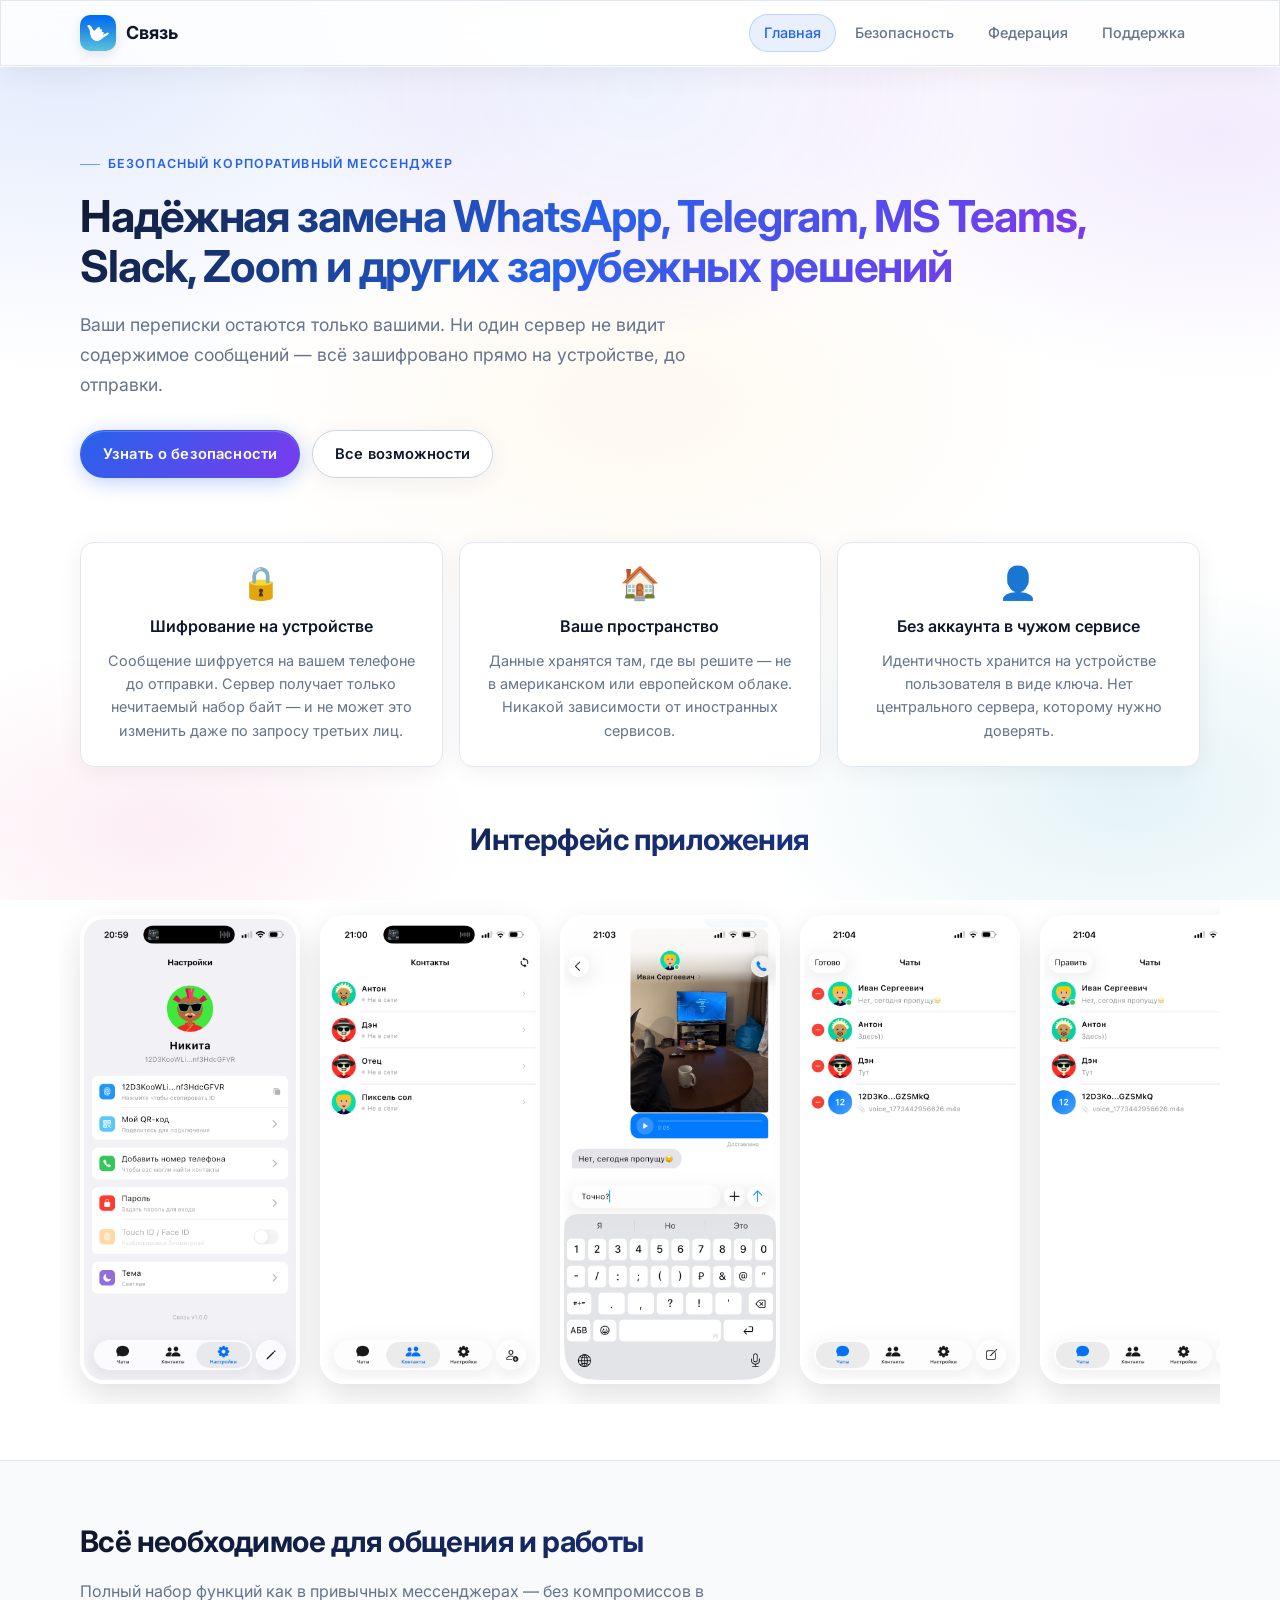
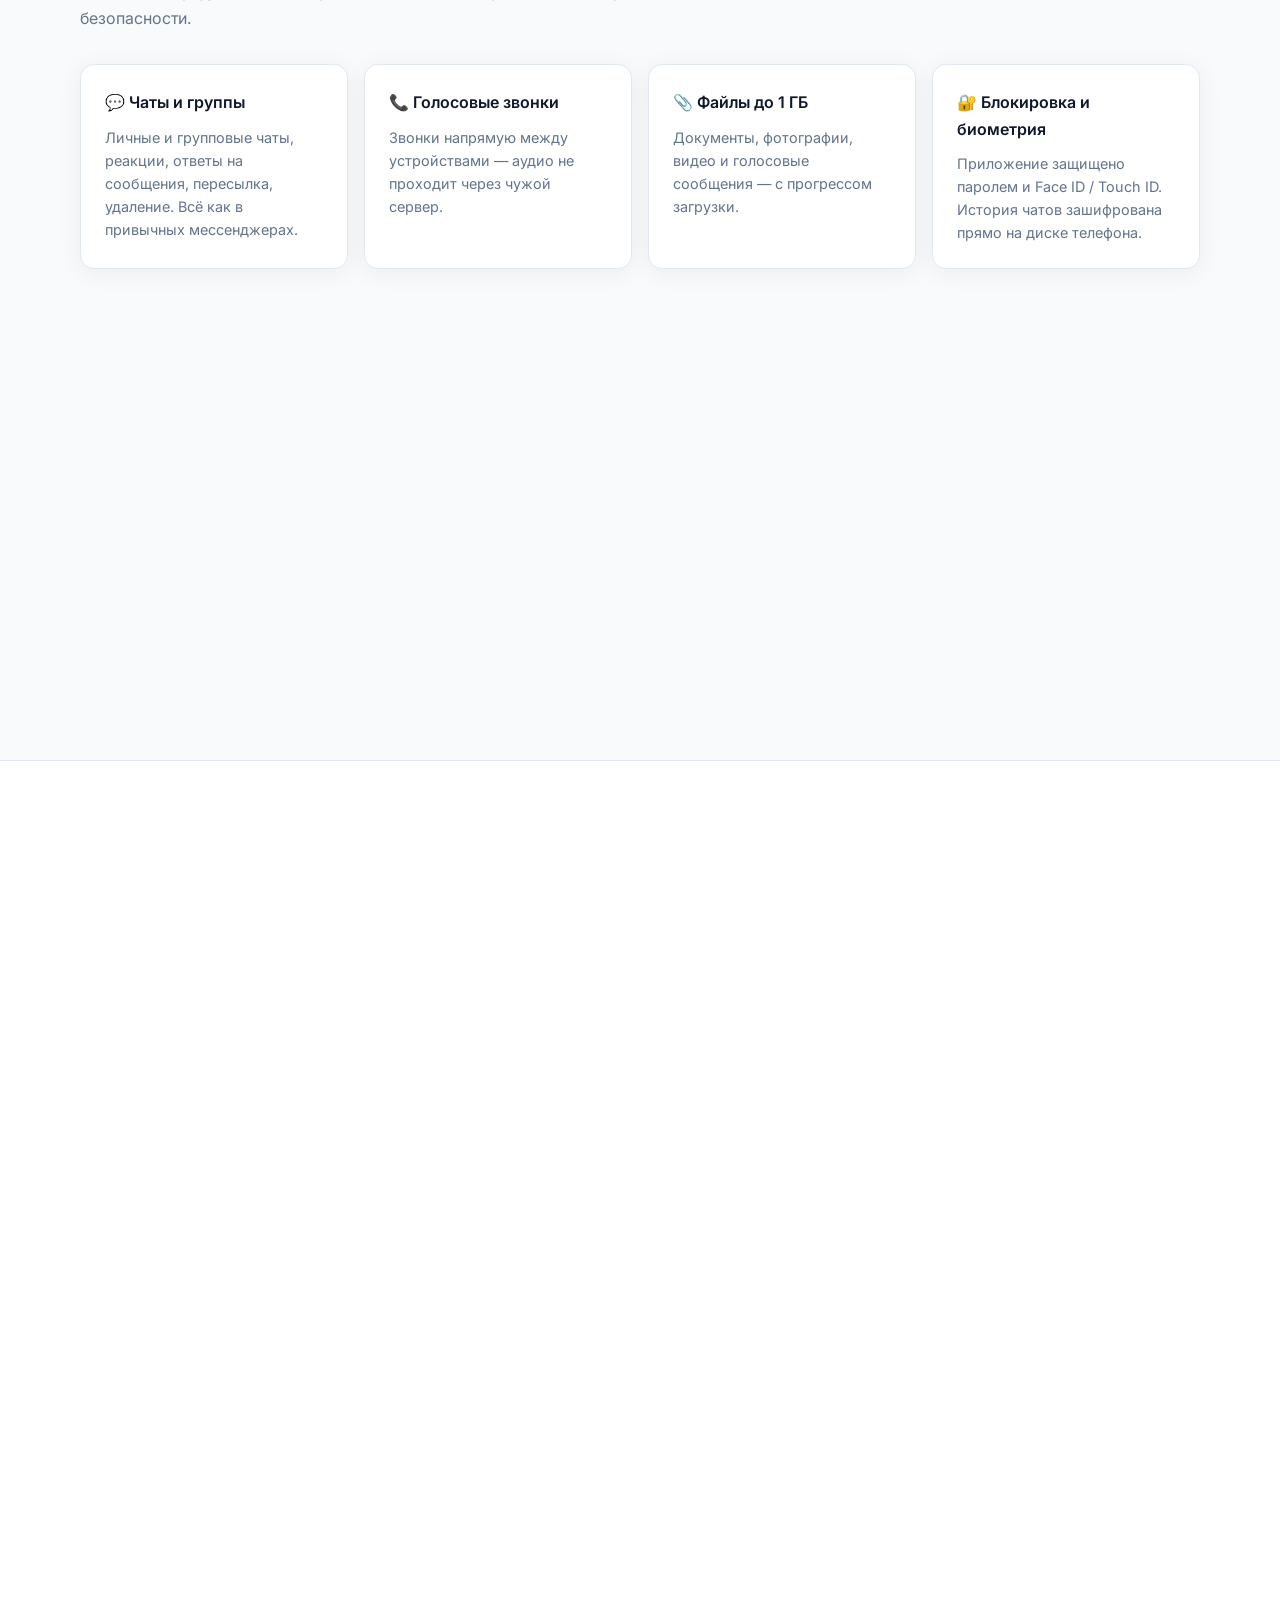
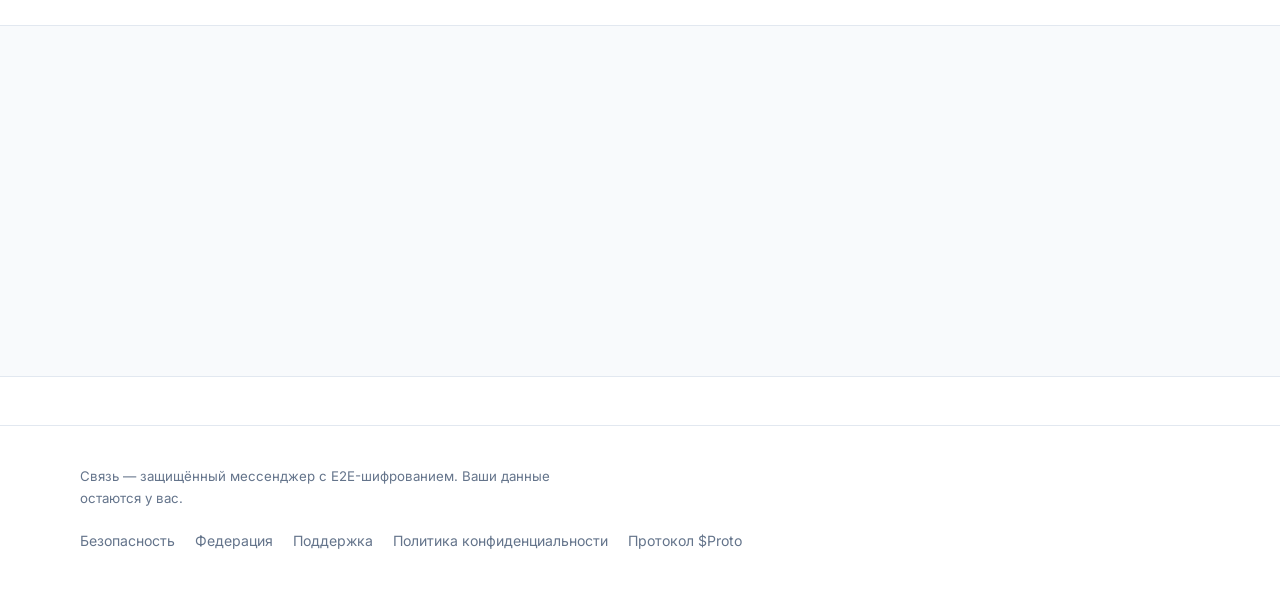
==== commit cdbcf7b0: "Fix duplicate privacy links and resize screenshots Made-with: Cursor" ====
--- a/site/index.html
+++ b/site/index.html
@@ -15,7 +15,7 @@
   <header class="site-header">
     <div class="container inner">
       <a class="logo" href="index.html">
-        <span class="logo-mark">С</span>
+        <img src="img/app_icon.png" alt="Связь" class="logo-img" />
         Связь
       </a>
       <nav class="nav" aria-label="Основное меню">
@@ -64,6 +64,32 @@
       </div>
     </section>
 
+    <section class="section-no-reveal" style="padding-top: 0; overflow: hidden;">
+      <div class="container">
+        <h2 data-ai="fade-up" data-ai-delay="0" style="text-align: center; margin-bottom: 32px;">Интерфейс приложения</h2>
+        <div class="screenshots-gallery" data-ai="fade-up" data-ai-delay="0.1">
+          <div class="screenshot-item">
+            <img src="img/screen1.png" alt="Скриншот 1" loading="lazy" />
+          </div>
+          <div class="screenshot-item">
+            <img src="img/screen2.png" alt="Скриншот 2" loading="lazy" />
+          </div>
+          <div class="screenshot-item">
+            <img src="img/screen3.png" alt="Скриншот 3" loading="lazy" />
+          </div>
+          <div class="screenshot-item">
+            <img src="img/screen4.png" alt="Скриншот 4" loading="lazy" />
+          </div>
+          <div class="screenshot-item">
+            <img src="img/screen5.png" alt="Скриншот 5" loading="lazy" />
+          </div>
+          <div class="screenshot-item">
+            <img src="img/screen6.png" alt="Скриншот 6" loading="lazy" />
+          </div>
+        </div>
+      </div>
+    </section>
+
     <section id="features" class="alt section-no-reveal">
       <div class="container">
         <h2 data-ai="fade-up" data-ai-delay="0">Всё необходимое для общения и работы</h2>
@@ -201,6 +227,7 @@
         <a href="security.html">Безопасность</a>
         <a href="federation.html">Федерация</a>
         <a href="support.html">Поддержка</a>
+        <a href="privacy.html">Политика конфиденциальности</a>
         <a href="../PROTOCOL_ru.md">Протокол $Proto</a>
       </div>
     </div>
--- a/site/css/styles.css
+++ b/site/css/styles.css
@@ -154,22 +154,21 @@
 }
 .logo:hover { color: var(--text); transform: translateY(-1px); }
 
-.logo-mark {
+.logo-img {
   width: 36px;
   height: 36px;
+  min-width: 36px;
+  min-height: 36px;
+  max-width: 36px;
+  max-height: 36px;
   border-radius: 10px;
-  background: linear-gradient(135deg, #2563eb, #7c3aed, #db2777);
-  box-shadow: 0 4px 16px rgba(37, 99, 235, 0.35);
-  display: grid;
-  place-items: center;
-  font-size: 14px;
-  font-weight: 800;
-  color: #fff;
+  object-fit: cover;
+  box-shadow: 0 4px 12px rgba(0, 0, 0, 0.1);
   transition: transform 0.4s cubic-bezier(0.16, 1, 0.3, 1), box-shadow 0.4s ease;
 }
-.logo:hover .logo-mark {
+.logo:hover .logo-img {
   transform: scale(1.04) rotate(-2deg);
-  box-shadow: 0 6px 22px rgba(37, 99, 235, 0.45);
+  box-shadow: 0 6px 16px rgba(0, 0, 0, 0.15);
 }
 
 .nav {
@@ -512,6 +511,45 @@
 .form textarea { min-height: 120px; resize: vertical; }
 .form-note { font-size: 0.78rem; color: var(--text-muted); margin-top: 12px; }
 .form--support { max-width: 100%; }
+
+/* ── Screenshots Gallery ─────────────────────────────────────── */
+.screenshots-gallery {
+  display: flex;
+  gap: 20px;
+  overflow-x: auto;
+  padding: 20px 0;
+  scroll-snap-type: x mandatory;
+  -webkit-overflow-scrolling: touch;
+  scrollbar-width: none;
+  margin: 0 -20px;
+  padding-inline: 20px;
+}
+.screenshots-gallery::-webkit-scrollbar {
+  display: none;
+}
+.screenshot-item {
+  flex: 0 0 auto;
+  width: 220px;
+  scroll-snap-align: center;
+  border-radius: 24px;
+  overflow: hidden;
+  box-shadow: 0 12px 32px rgba(0, 0, 0, 0.12);
+  border: 4px solid #fff;
+  transition: transform 0.3s ease;
+}
+.screenshot-item:hover {
+  transform: translateY(-4px);
+}
+.screenshot-item img {
+  width: 100%;
+  height: auto;
+  display: block;
+}
+@media (max-width: 640px) {
+  .screenshot-item {
+    width: 180px;
+  }
+}
 
 /* ── CTA strip ───────────────────────────────────────────────── */
 .cta-strip {
